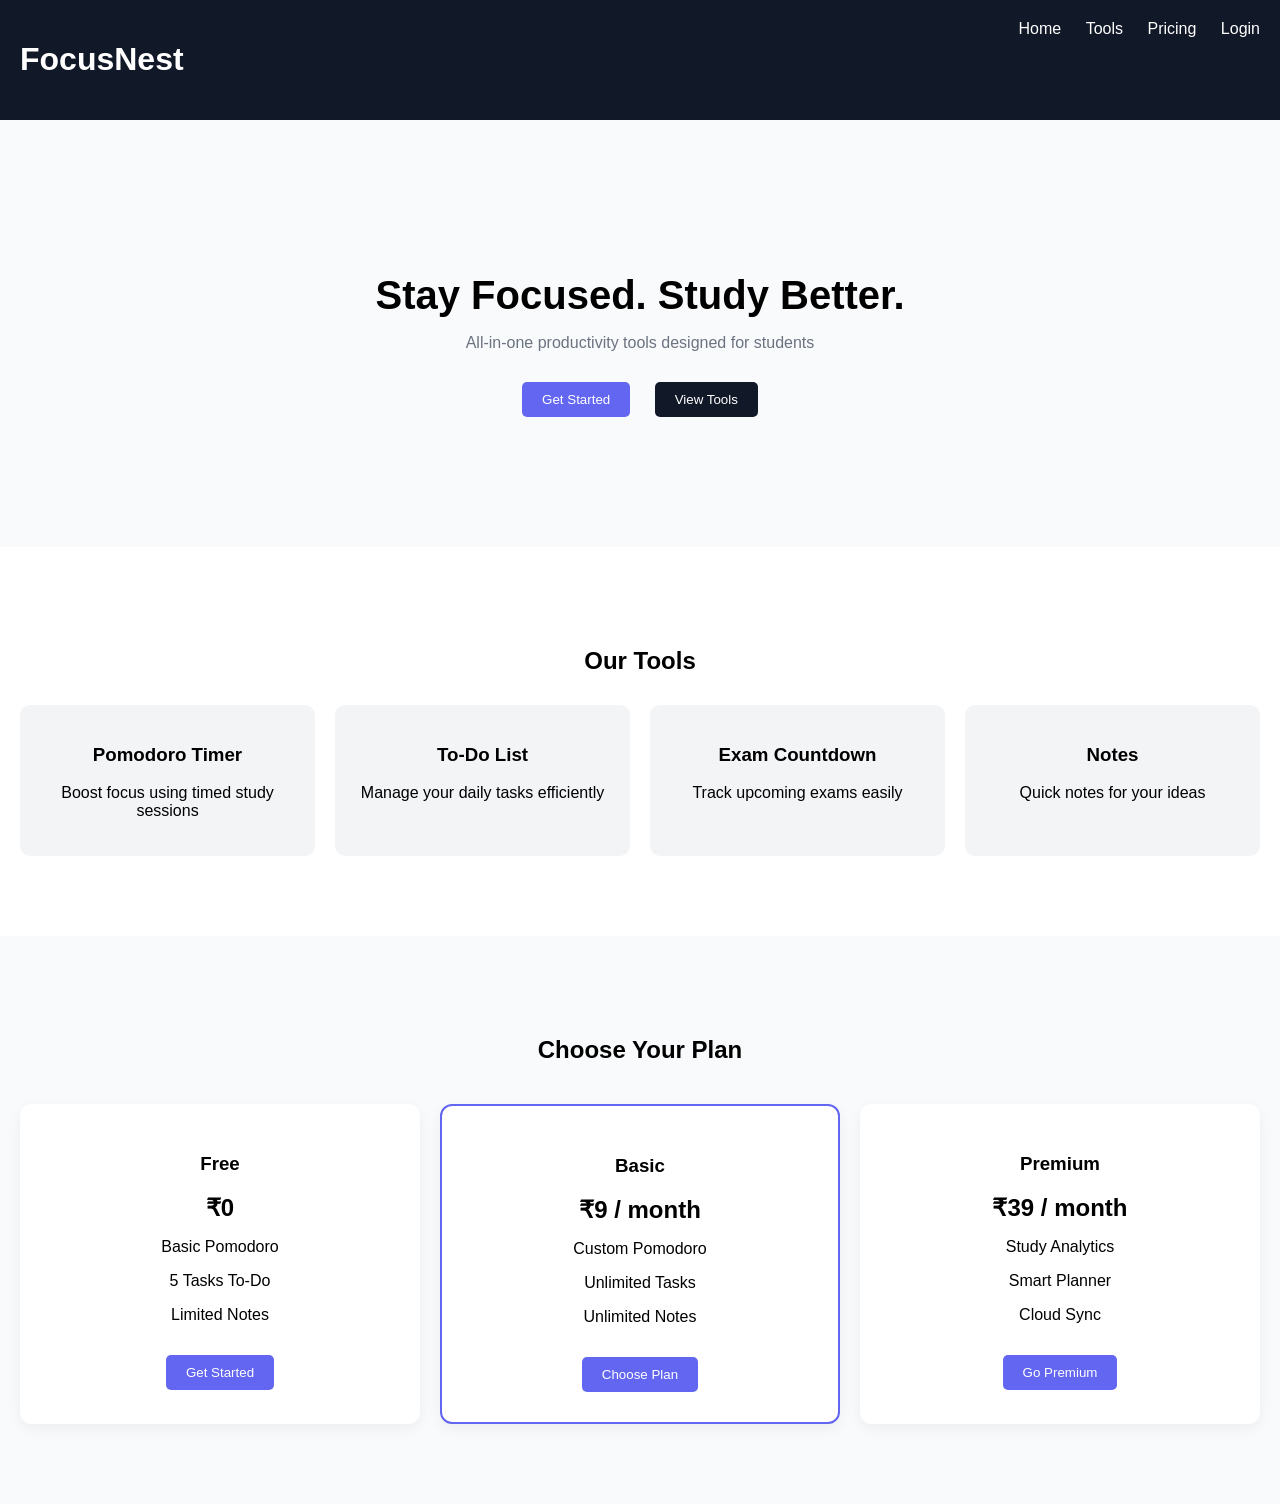
==== index.html @ 02e2414d "pricing sec" ====
<!DOCTYPE html>
<html lang="en">
<head>
    <meta charset="UTF-8">
    <meta name="viewport" content="width=device-width, initial-scale=1.0">
    <title>FocusNest</title>
    <link rel="stylesheet" href="css/style.css">
</head>
<body>

    <header>
        <h1>FocusNest</h1>
        <nav>
            <a href="#">Home</a>
            <a href="#">Tools</a>
            <a href="pricing.html">Pricing</a>
            <a href="#">Login</a>
        </nav>
    </header>

   <section class="hero">
    <h2>Stay Focused. Study Better.</h2>
    <p>All-in-one productivity tools designed for students</p>
    <div class="buttons">
        <button>Get Started</button>
        <button class="secondary">View Tools</button>
    </div>
</section>

<section class="tools">
    <h2>Our Tools</h2>

    <div class="tool-container">
        
        <div class="tool-card">
            <h3>Pomodoro Timer</h3>
            <p>Boost focus using timed study sessions</p>
        </div>

        <div class="tool-card">
            <h3>To-Do List</h3>
            <p>Manage your daily tasks efficiently</p>
        </div>

        <div class="tool-card">
            <h3>Exam Countdown</h3>
            <p>Track upcoming exams easily</p>
        </div>

        <div class="tool-card">
            <h3>Notes</h3>
            <p>Quick notes for your ideas</p>
        </div>

    </div>
</section>

<section class="pricing">
    <h2>Choose Your Plan</h2>

    <div class="pricing-container">

        <div class="price-card">
            <h3>Free</h3>
            <h2>₹0</h2>
            <p>Basic Pomodoro</p>
            <p>5 Tasks To-Do</p>
            <p>Limited Notes</p>
            <button>Get Started</button>
        </div>

        <div class="price-card popular">
            <h3>Basic</h3>
            <h2>₹9 / month</h2>
            <p>Custom Pomodoro</p>
            <p>Unlimited Tasks</p>
            <p>Unlimited Notes</p>
            <button>Choose Plan</button>
        </div>

        <div class="price-card">
            <h3>Premium</h3>
            <h2>₹39 / month</h2>
            <p>Study Analytics</p>
            <p>Smart Planner</p>
            <p>Cloud Sync</p>
            <button>Go Premium</button>
        </div>

    </div>
</section>

</body>
</html>
---- css/style.css ----
body {
    margin: 0;
    font-family: Arial, sans-serif;
}

header {
    display: flex;
    justify-content: space-between;
    padding: 20px;
    background: #111827;
    color: white;
}

nav a {
    color: white;
    margin-left: 20px;
    text-decoration: none;
}

.hero {
    text-align: center;
    padding: 120px 20px;
    background: #f9fafb;
}

.hero h2 {
    font-size: 40px;
    margin-bottom: 10px;
}

.hero p {
    color: #6b7280;
    margin-bottom: 20px;
}

.buttons button {
    margin: 10px;
}

.secondary {
    background: #111827;
}

button {
    padding: 10px 20px;
    background: #6366f1;
    color: white;
    border: none;
    border-radius: 5px;
}

.tools {
    padding: 80px 20px;
    text-align: center;
}

.tool-container {
    display: grid;
    grid-template-columns: repeat(auto-fit, minmax(250px, 1fr));
    gap: 20px;
    margin-top: 30px;
}

.tool-card {
    padding: 20px;
    border-radius: 10px;
    background: #f3f4f6;
    transition: 0.3s;
}

.tool-card:hover {
    transform: translateY(-5px);
    background: #e5e7eb;
}

.pricing {
    padding: 80px 20px;
    text-align: center;
    background: #f9fafb;
}

.pricing-container {
    display: grid;
    grid-template-columns: repeat(auto-fit, minmax(250px, 1fr));
    gap: 20px;
    margin-top: 40px;
}

.price-card {
    padding: 30px;
    border-radius: 12px;
    background: white;
    box-shadow: 0 5px 15px rgba(0,0,0,0.05);
}

.price-card h2 {
    margin: 15px 0;
}

.price-card button {
    margin-top: 15px;
}

.popular {
    border: 2px solid #6366f1;
}
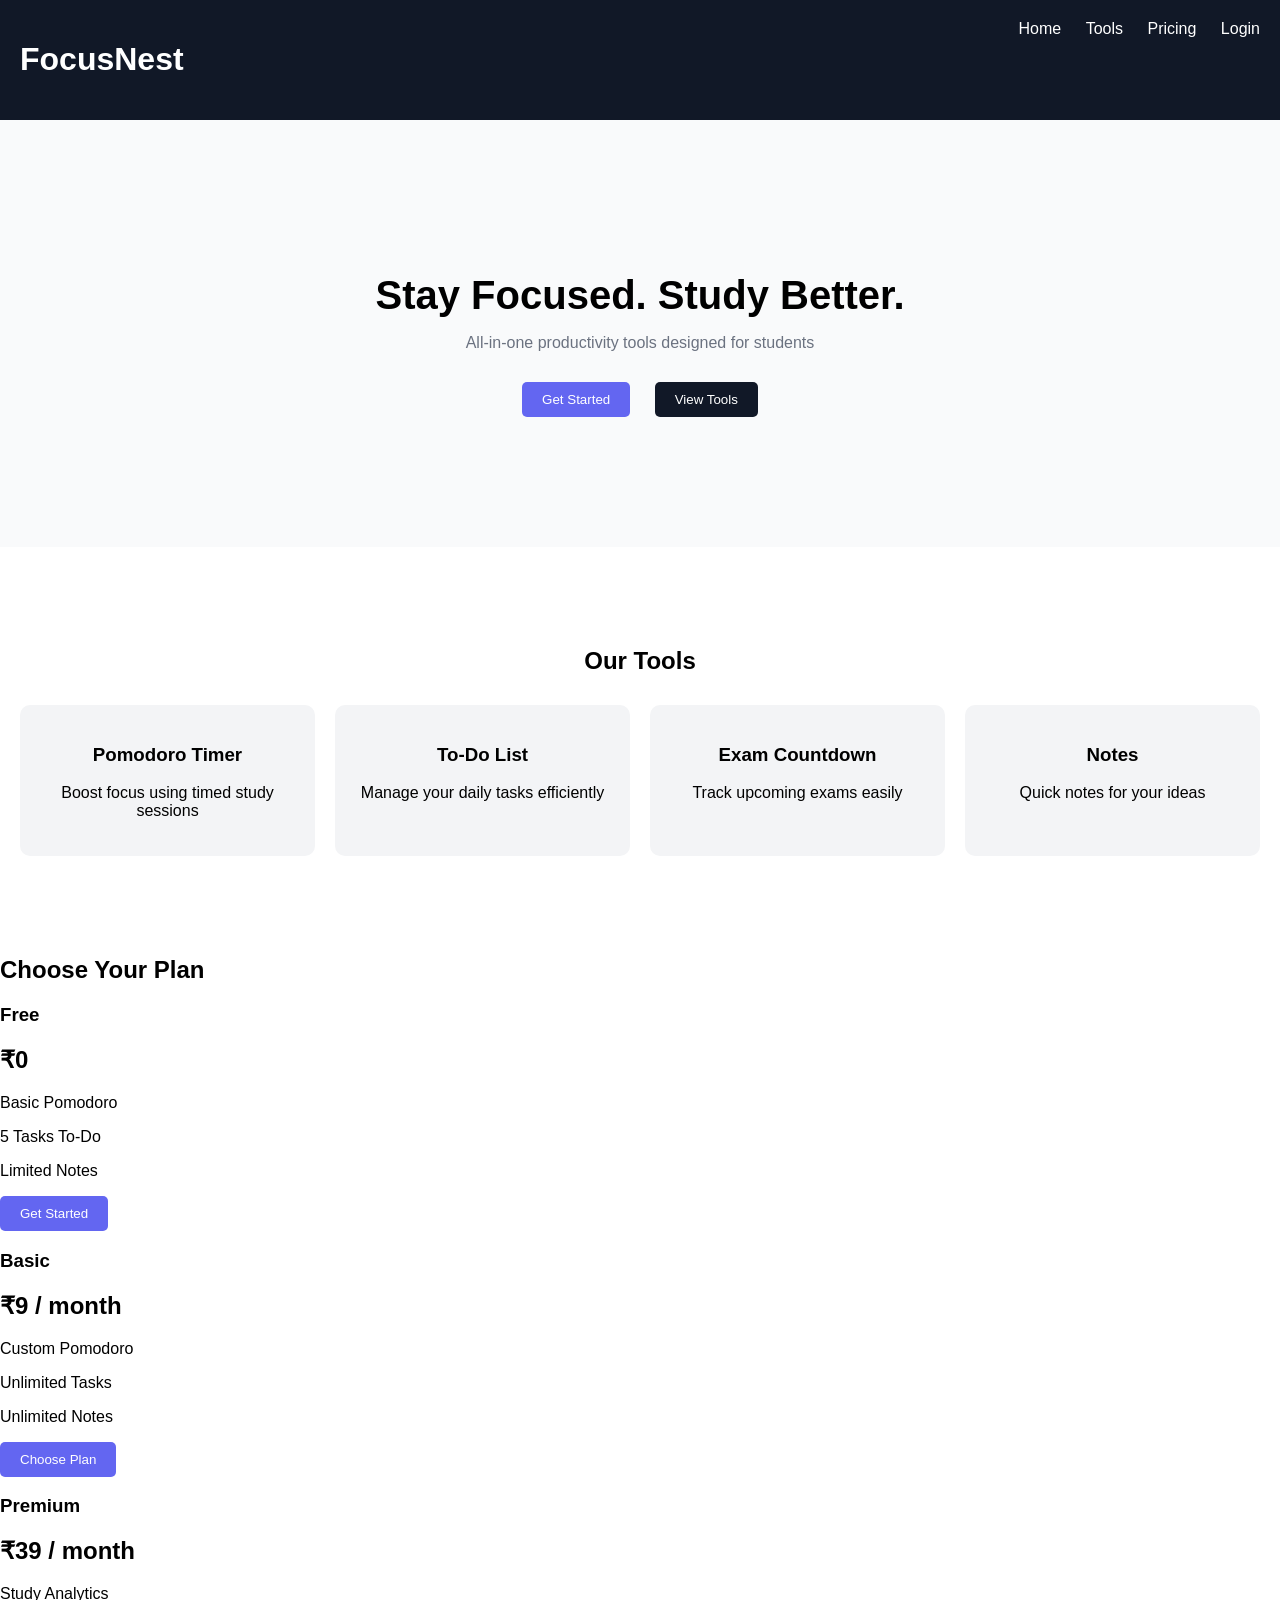
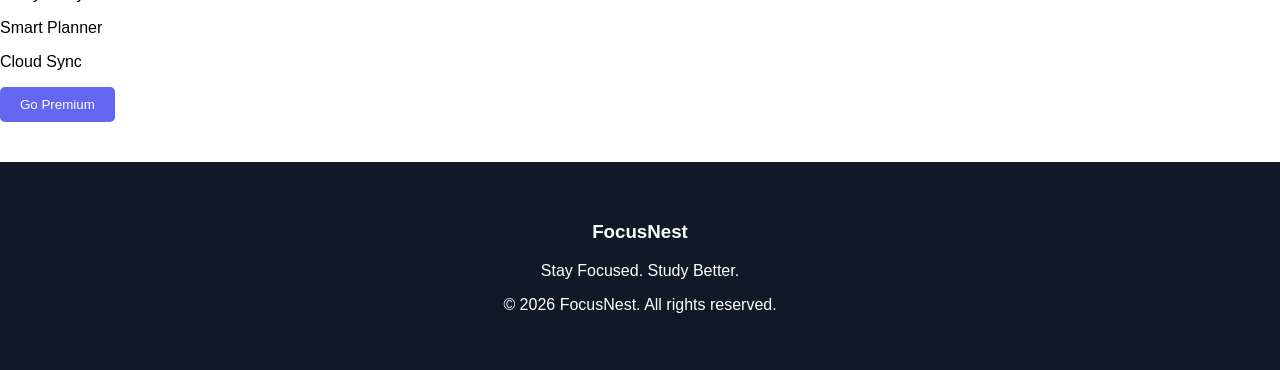
==== commit 243fd402: "footeradded" ====
--- a/index.html
+++ b/index.html
@@ -91,4 +91,10 @@
 </section>
 
 </body>
-</html>+</html>
+
+<footer class="footer">
+    <h3>FocusNest</h3>
+    <p>Stay Focused. Study Better.</p>
+    <p>© 2026 FocusNest. All rights reserved.</p>
+</footer>
--- a/css/style.css
+++ b/css/style.css
@@ -1,4 +1,6 @@
-body {
+
+
+body { 
     margin: 0;
     font-family: Arial, sans-serif;
 }
@@ -73,34 +75,10 @@
     background: #e5e7eb;
 }
 
-.pricing {
-    padding: 80px 20px;
+.footer {
     text-align: center;
-    background: #f9fafb;
-}
-
-.pricing-container {
-    display: grid;
-    grid-template-columns: repeat(auto-fit, minmax(250px, 1fr));
-    gap: 20px;
+    padding: 40px 20px;
+    background: #111827;
+    color: white;
     margin-top: 40px;
-}
-
-.price-card {
-    padding: 30px;
-    border-radius: 12px;
-    background: white;
-    box-shadow: 0 5px 15px rgba(0,0,0,0.05);
-}
-
-.price-card h2 {
-    margin: 15px 0;
-}
-
-.price-card button {
-    margin-top: 15px;
-}
-
-.popular {
-    border: 2px solid #6366f1;
 }
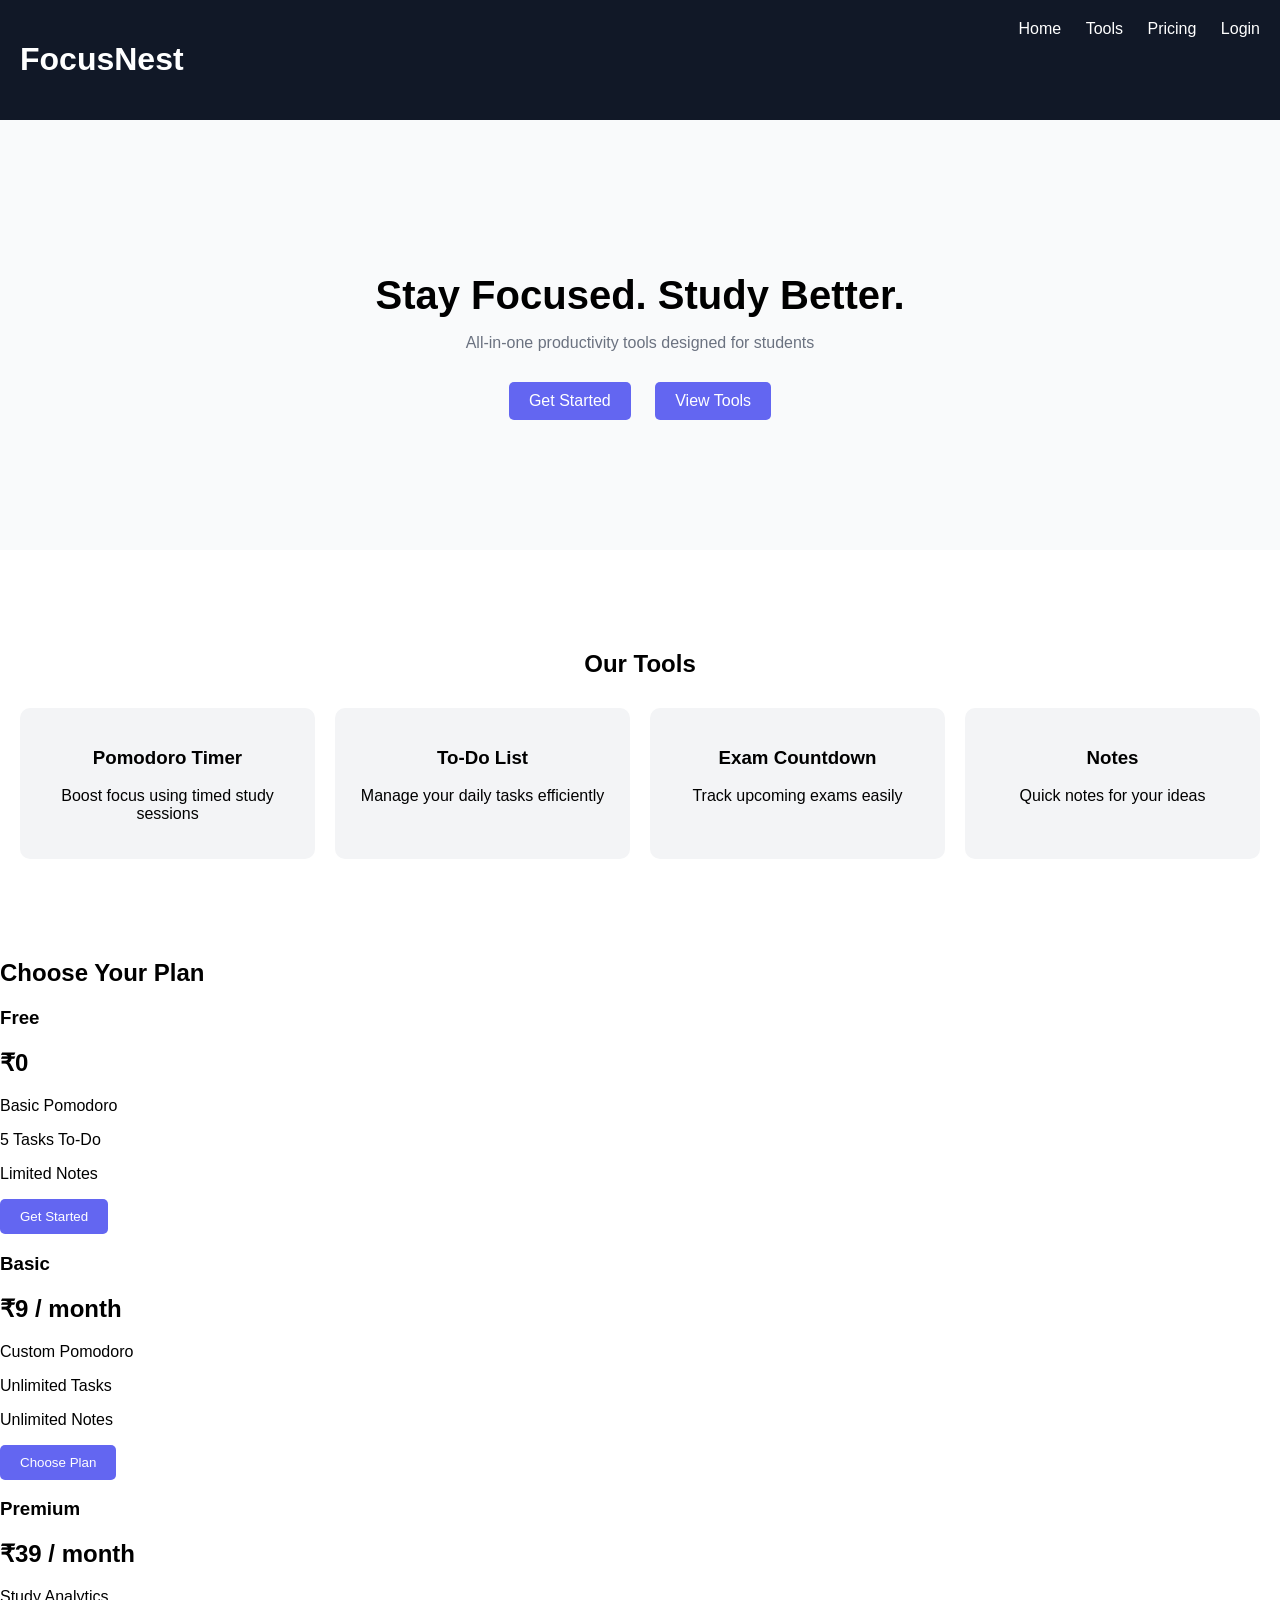
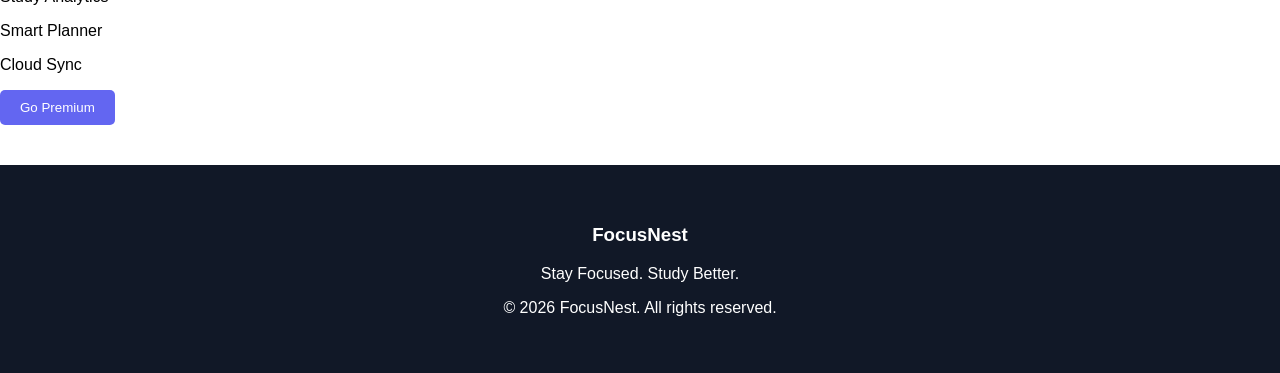
==== commit 2be885aa: "pomodoro updated" ====
--- a/index.html
+++ b/index.html
@@ -22,8 +22,8 @@
     <h2>Stay Focused. Study Better.</h2>
     <p>All-in-one productivity tools designed for students</p>
     <div class="buttons">
-        <button>Get Started</button>
-        <button class="secondary">View Tools</button>
+        <a href="#" class="primary-btn">Get Started</a>
+<a href="tools.html" class="secondary">View Tools</a>
     </div>
 </section>
 
@@ -32,10 +32,12 @@
 
     <div class="tool-container">
         
-        <div class="tool-card">
-            <h3>Pomodoro Timer</h3>
-            <p>Boost focus using timed study sessions</p>
-        </div>
+        <a href="tools.html" class="tool-link">
+<div class="tool-card">
+    <h3>Pomodoro Timer</h3>
+    <p>Boost focus using timed study sessions</p>
+</div>
+</a>
 
         <div class="tool-card">
             <h3>To-Do List</h3>
--- a/css/style.css
+++ b/css/style.css
@@ -81,4 +81,36 @@
     background: #111827;
     color: white;
     margin-top: 40px;
+}
+
+.timer {
+    text-align: center;
+    padding: 50px;
+}
+
+.timer h1 {
+    font-size: 60px;
+}
+
+.timer-buttons button {
+    margin: 10px;
+}
+
+.buttons a {
+    padding: 10px 20px;
+    background: #6366f1;
+    color: white;
+    text-decoration: none;
+    border-radius: 5px;
+    margin: 10px;
+    display: inline-block;
+}
+
+.secondary {
+    background: #111827;
+}
+
+.tool-link {
+    text-decoration: none;
+    color: inherit;
 }
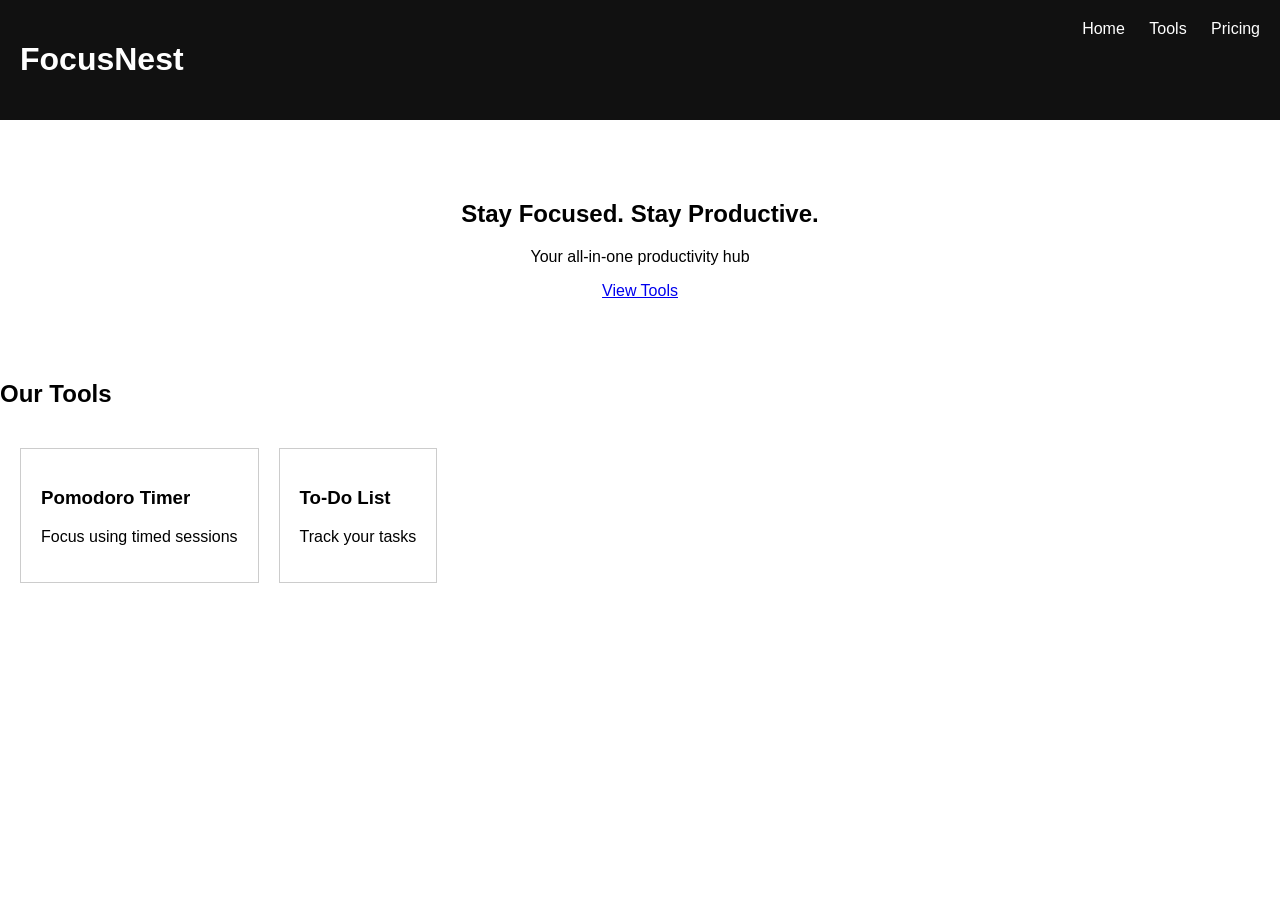
==== commit 83e93ad5: "updated" ====
--- a/index.html
+++ b/index.html
@@ -1,102 +1,47 @@
 <!DOCTYPE html>
 <html lang="en">
 <head>
-    <meta charset="UTF-8">
-    <meta name="viewport" content="width=device-width, initial-scale=1.0">
-    <title>FocusNest</title>
-    <link rel="stylesheet" href="css/style.css">
+<meta charset="UTF-8">
+<meta name="viewport" content="width=device-width, initial-scale=1.0">
+<title>FocusNest</title>
+<link rel="stylesheet" href="css/style.css">
 </head>
+
 <body>
 
-    <header>
-        <h1>FocusNest</h1>
-        <nav>
-            <a href="#">Home</a>
-            <a href="#">Tools</a>
-            <a href="pricing.html">Pricing</a>
-            <a href="#">Login</a>
-        </nav>
-    </header>
+<header>
+<h1>FocusNest</h1>
+<nav>
+<a href="index.html">Home</a>
+<a href="#tools">Tools</a>
+<a href="pricing.html">Pricing</a>
+</nav>
+</header>
 
-   <section class="hero">
-    <h2>Stay Focused. Study Better.</h2>
-    <p>All-in-one productivity tools designed for students</p>
-    <div class="buttons">
-        <a href="#" class="primary-btn">Get Started</a>
-<a href="tools.html" class="secondary">View Tools</a>
-    </div>
+<section class="hero">
+<h2>Stay Focused. Stay Productive.</h2>
+<p>Your all-in-one productivity hub</p>
+<a href="#tools" class="btn">View Tools</a>
 </section>
 
-<section class="tools">
-    <h2>Our Tools</h2>
+<section id="tools">
+<h2>Our Tools</h2>
 
-    <div class="tool-container">
-        
-        <a href="tools.html" class="tool-link">
-<div class="tool-card">
-    <h3>Pomodoro Timer</h3>
-    <p>Boost focus using timed study sessions</p>
-</div>
+<div class="tools-container">
+
+<a href="timer.html" class="tool-card">
+<h3>Pomodoro Timer</h3>
+<p>Focus using timed sessions</p>
 </a>
 
-        <div class="tool-card">
-            <h3>To-Do List</h3>
-            <p>Manage your daily tasks efficiently</p>
-        </div>
+<a href="todo.html" class="tool-card">
+<h3>To-Do List</h3>
+<p>Track your tasks</p>
+</a>
 
-        <div class="tool-card">
-            <h3>Exam Countdown</h3>
-            <p>Track upcoming exams easily</p>
-        </div>
+</div>
 
-        <div class="tool-card">
-            <h3>Notes</h3>
-            <p>Quick notes for your ideas</p>
-        </div>
-
-    </div>
-</section>
-
-<section class="pricing">
-    <h2>Choose Your Plan</h2>
-
-    <div class="pricing-container">
-
-        <div class="price-card">
-            <h3>Free</h3>
-            <h2>₹0</h2>
-            <p>Basic Pomodoro</p>
-            <p>5 Tasks To-Do</p>
-            <p>Limited Notes</p>
-            <button>Get Started</button>
-        </div>
-
-        <div class="price-card popular">
-            <h3>Basic</h3>
-            <h2>₹9 / month</h2>
-            <p>Custom Pomodoro</p>
-            <p>Unlimited Tasks</p>
-            <p>Unlimited Notes</p>
-            <button>Choose Plan</button>
-        </div>
-
-        <div class="price-card">
-            <h3>Premium</h3>
-            <h2>₹39 / month</h2>
-            <p>Study Analytics</p>
-            <p>Smart Planner</p>
-            <p>Cloud Sync</p>
-            <button>Go Premium</button>
-        </div>
-
-    </div>
 </section>
 
 </body>
-</html>
-
-<footer class="footer">
-    <h3>FocusNest</h3>
-    <p>Stay Focused. Study Better.</p>
-    <p>© 2026 FocusNest. All rights reserved.</p>
-</footer>+</html>
--- a/css/style.css
+++ b/css/style.css
@@ -1,116 +1,37 @@
-
-
-body { 
-    margin: 0;
-    font-family: Arial, sans-serif;
+body{
+font-family: Arial;
+margin:0;
+padding:0;
 }
 
-header {
-    display: flex;
-    justify-content: space-between;
-    padding: 20px;
-    background: #111827;
-    color: white;
+header{
+display:flex;
+justify-content:space-between;
+padding:20px;
+background:#111;
+color:white;
 }
 
-nav a {
-    color: white;
-    margin-left: 20px;
-    text-decoration: none;
+nav a{
+color:white;
+margin-left:20px;
+text-decoration:none;
 }
 
-.hero {
-    text-align: center;
-    padding: 120px 20px;
-    background: #f9fafb;
+.hero{
+text-align:center;
+padding:60px;
 }
 
-.hero h2 {
-    font-size: 40px;
-    margin-bottom: 10px;
+.tools-container{
+display:flex;
+gap:20px;
+padding:20px;
 }
 
-.hero p {
-    color: #6b7280;
-    margin-bottom: 20px;
-}
-
-.buttons button {
-    margin: 10px;
-}
-
-.secondary {
-    background: #111827;
-}
-
-button {
-    padding: 10px 20px;
-    background: #6366f1;
-    color: white;
-    border: none;
-    border-radius: 5px;
-}
-
-.tools {
-    padding: 80px 20px;
-    text-align: center;
-}
-
-.tool-container {
-    display: grid;
-    grid-template-columns: repeat(auto-fit, minmax(250px, 1fr));
-    gap: 20px;
-    margin-top: 30px;
-}
-
-.tool-card {
-    padding: 20px;
-    border-radius: 10px;
-    background: #f3f4f6;
-    transition: 0.3s;
-}
-
-.tool-card:hover {
-    transform: translateY(-5px);
-    background: #e5e7eb;
-}
-
-.footer {
-    text-align: center;
-    padding: 40px 20px;
-    background: #111827;
-    color: white;
-    margin-top: 40px;
-}
-
-.timer {
-    text-align: center;
-    padding: 50px;
-}
-
-.timer h1 {
-    font-size: 60px;
-}
-
-.timer-buttons button {
-    margin: 10px;
-}
-
-.buttons a {
-    padding: 10px 20px;
-    background: #6366f1;
-    color: white;
-    text-decoration: none;
-    border-radius: 5px;
-    margin: 10px;
-    display: inline-block;
-}
-
-.secondary {
-    background: #111827;
-}
-
-.tool-link {
-    text-decoration: none;
-    color: inherit;
+.tool-card{
+padding:20px;
+border:1px solid #ccc;
+text-decoration:none;
+color:black;
 }
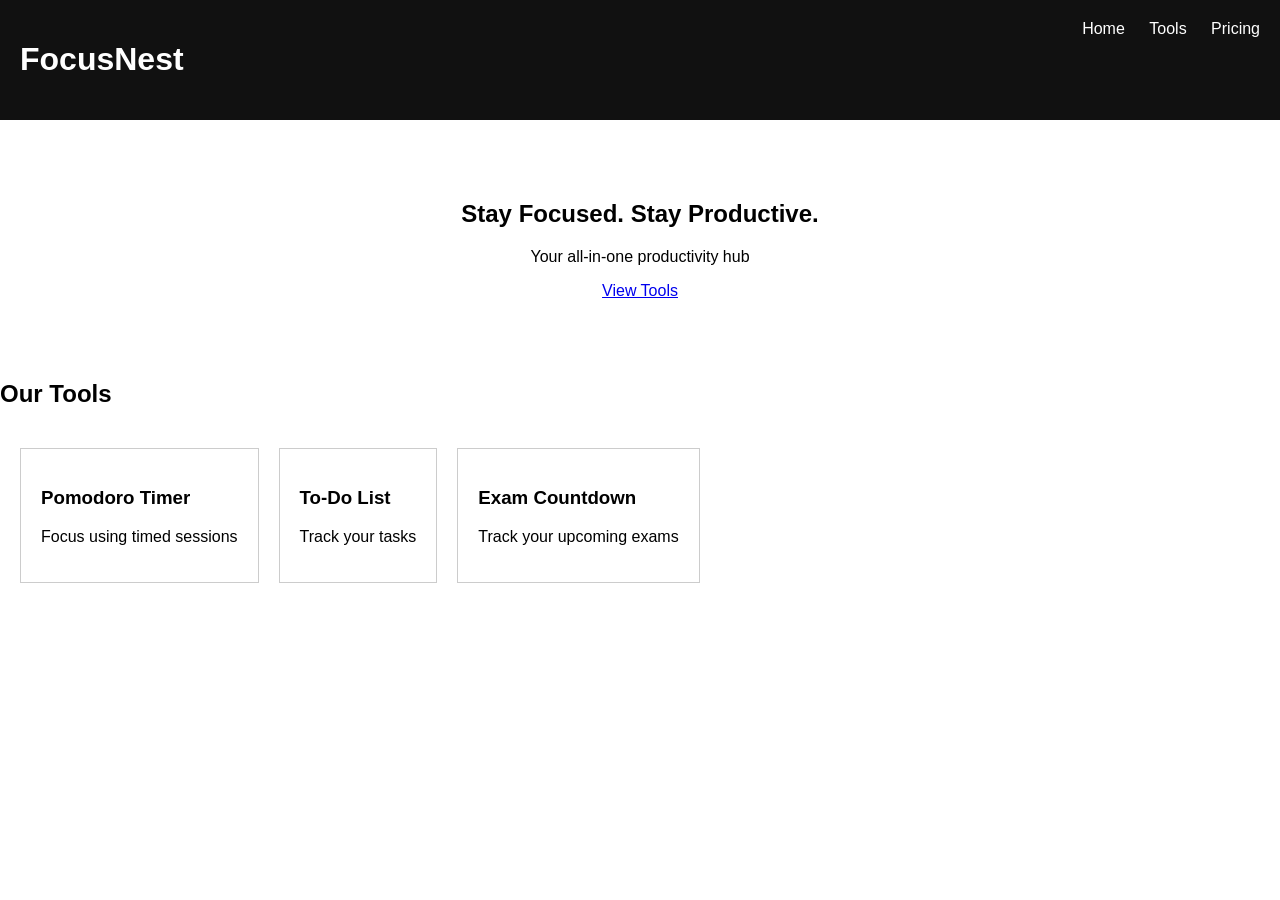
==== commit 64ee164c: "countdown" ====
--- a/index.html
+++ b/index.html
@@ -39,6 +39,11 @@
 <p>Track your tasks</p>
 </a>
 
+<a href="countdown.html" class="tool-card">
+<h3>Exam Countdown</h3>
+<p>Track your upcoming exams</p>
+</a>
+
 </div>
 
 </section>
--- a/css/style.css
+++ b/css/style.css
@@ -34,4 +34,17 @@
 border:1px solid #ccc;
 text-decoration:none;
 color:black;
+}
+
+.page-content{
+padding:40px;
+}
+
+li{
+list-style:none;
+margin:10px 0;
+}
+
+li button{
+margin-left:10px;
 }
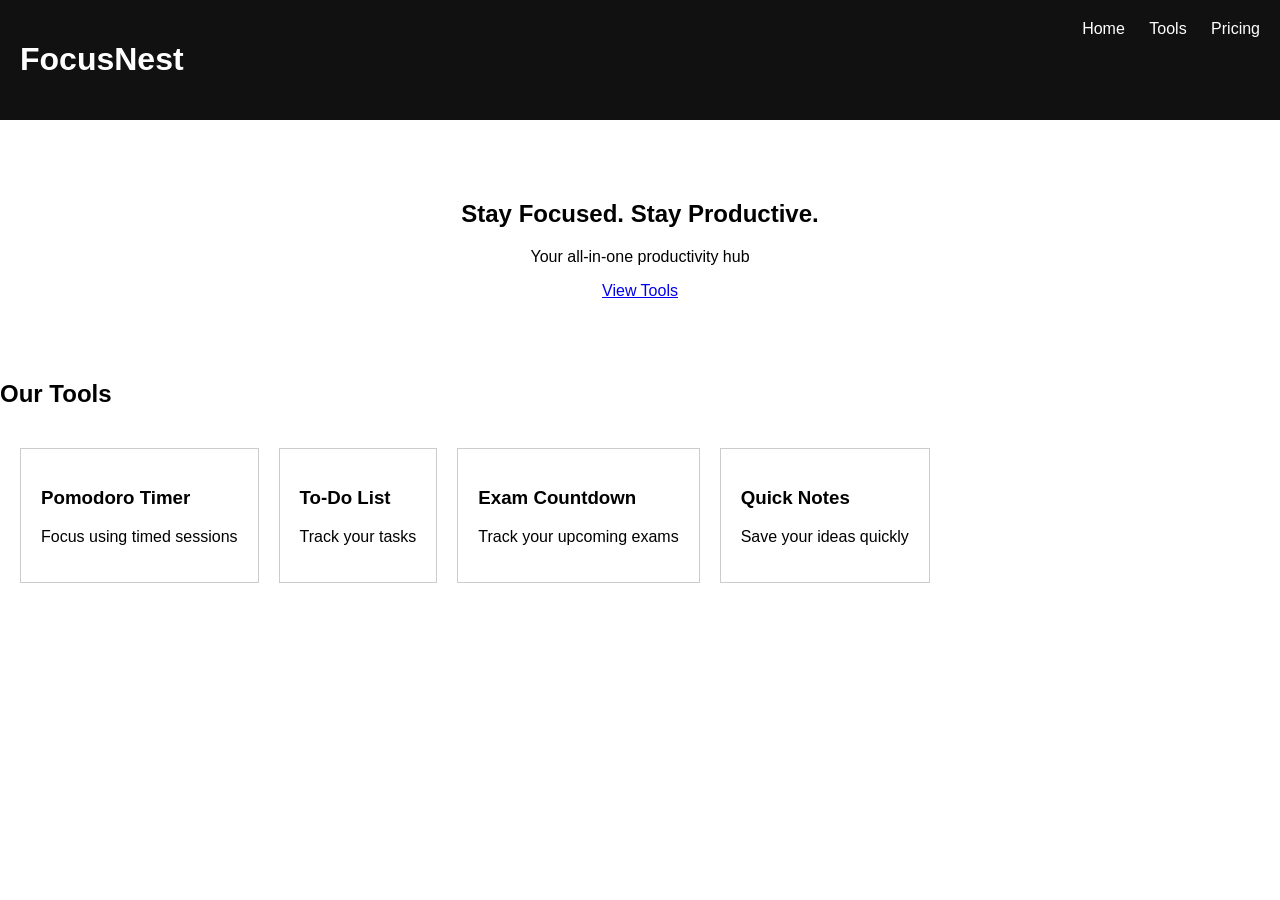
==== commit 8d174f78: "notes" ====
--- a/index.html
+++ b/index.html
@@ -44,6 +44,11 @@
 <p>Track your upcoming exams</p>
 </a>
 
+<a href="notes.html" class="tool-card">
+<h3>Quick Notes</h3>
+<p>Save your ideas quickly</p>
+</a>
+
 </div>
 
 </section>
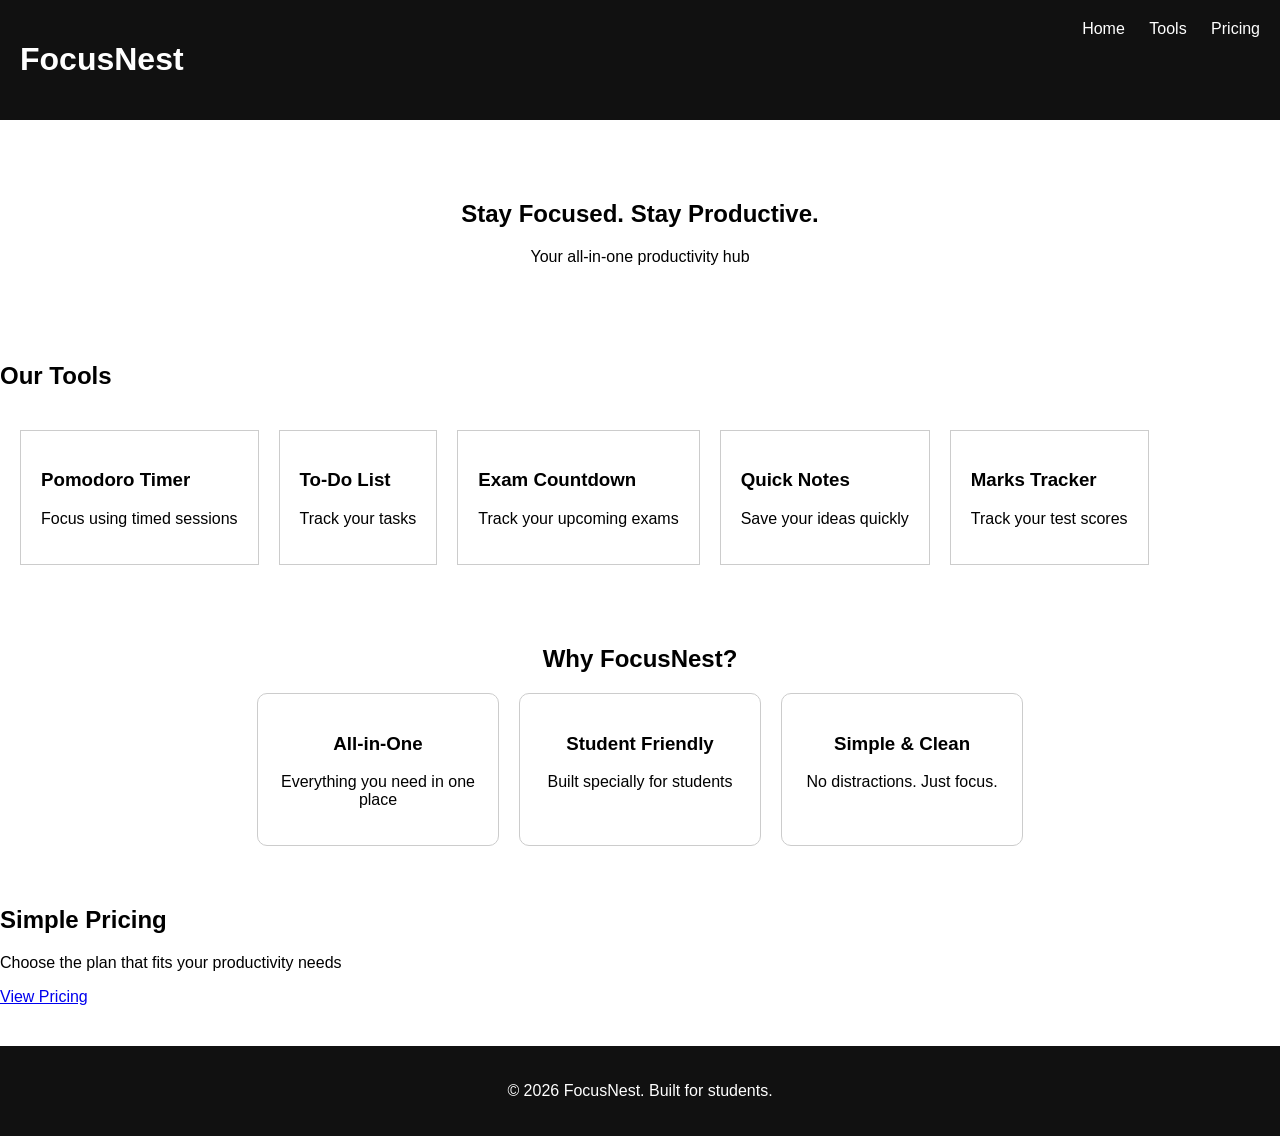
==== commit c48dc369: "updated" ====
--- a/index.html
+++ b/index.html
@@ -21,7 +21,6 @@
 <section class="hero">
 <h2>Stay Focused. Stay Productive.</h2>
 <p>Your all-in-one productivity hub</p>
-<a href="#tools" class="btn">View Tools</a>
 </section>
 
 <section id="tools">
@@ -49,9 +48,55 @@
 <p>Save your ideas quickly</p>
 </a>
 
+<a href="marks.html" class="tool-card">
+<h3>Marks Tracker</h3>
+<p>Track your test scores</p>
+</a>
+
 </div>
 
 </section>
 
+<section class="features">
+
+<h2>Why FocusNest?</h2>
+
+<div class="features-container">
+
+<div class="feature">
+<h3>All-in-One</h3>
+<p>Everything you need in one place</p>
+</div>
+
+<div class="feature">
+<h3>Student Friendly</h3>
+<p>Built specially for students</p>
+</div>
+
+<div class="feature">
+<h3>Simple & Clean</h3>
+<p>No distractions. Just focus.</p>
+</div>
+
+</div>
+
+</section>
+
+<section class="pricing-preview">
+
+<h2>Simple Pricing</h2>
+<p>Choose the plan that fits your productivity needs</p>
+
+<a href="pricing.html" class="btn">View Pricing</a>
+
+</section>
+
+<footer>
+<p>© 2026 FocusNest. Built for students.</p>
+</footer>
+
+
+<script src="js/script.js"></script>
+
 </body>
 </html>
--- a/css/style.css
+++ b/css/style.css
@@ -1,3 +1,7 @@
+:root{
+--primary:#6c63ff;
+}
+
 body{
 font-family: Arial;
 margin:0;
@@ -47,4 +51,92 @@
 
 li button{
 margin-left:10px;
+}
+
+/* Marks Tracker */
+
+input{
+padding:10px;
+margin:10px 5px;
+border-radius:8px;
+border:1px solid #ddd;
+}
+
+button{
+padding:10px 15px;
+border:none;
+background: var(--primary);
+color:white;
+border-radius:8px;
+cursor:pointer;
+}
+
+button:hover{
+opacity:0.9;
+}
+
+table{
+width:100%;
+margin-top:20px;
+border-collapse:collapse;
+background:white;
+border-radius:10px;
+overflow:hidden;
+box-shadow: 0 5px 15px rgba(0,0,0,0.05);
+}
+
+th, td{
+padding:15px;
+text-align:center;
+}
+
+th{
+background: var(--primary);
+color:white;
+}
+
+tr:nth-child(even){
+background:#f5f6ff;
+}
+
+.features{
+padding:40px;
+text-align:center;
+}
+
+.features-container{
+display:flex;
+justify-content:center;
+gap:20px;
+margin-top:20px;
+}
+
+.feature{
+border:1px solid #ccc;
+padding:20px;
+width:200px;
+border-radius:10px;
+}
+
+footer{
+background:#111;
+color:white;
+text-align:center;
+padding:20px;
+margin-top:40px;
+}
+
+.pricing-container{
+display:flex;
+justify-content:center;
+gap:20px;
+margin-top:30px;
+}
+
+.price-card{
+border:1px solid #ddd;
+padding:25px;
+width:220px;
+border-radius:12px;
+background:white;
 }
